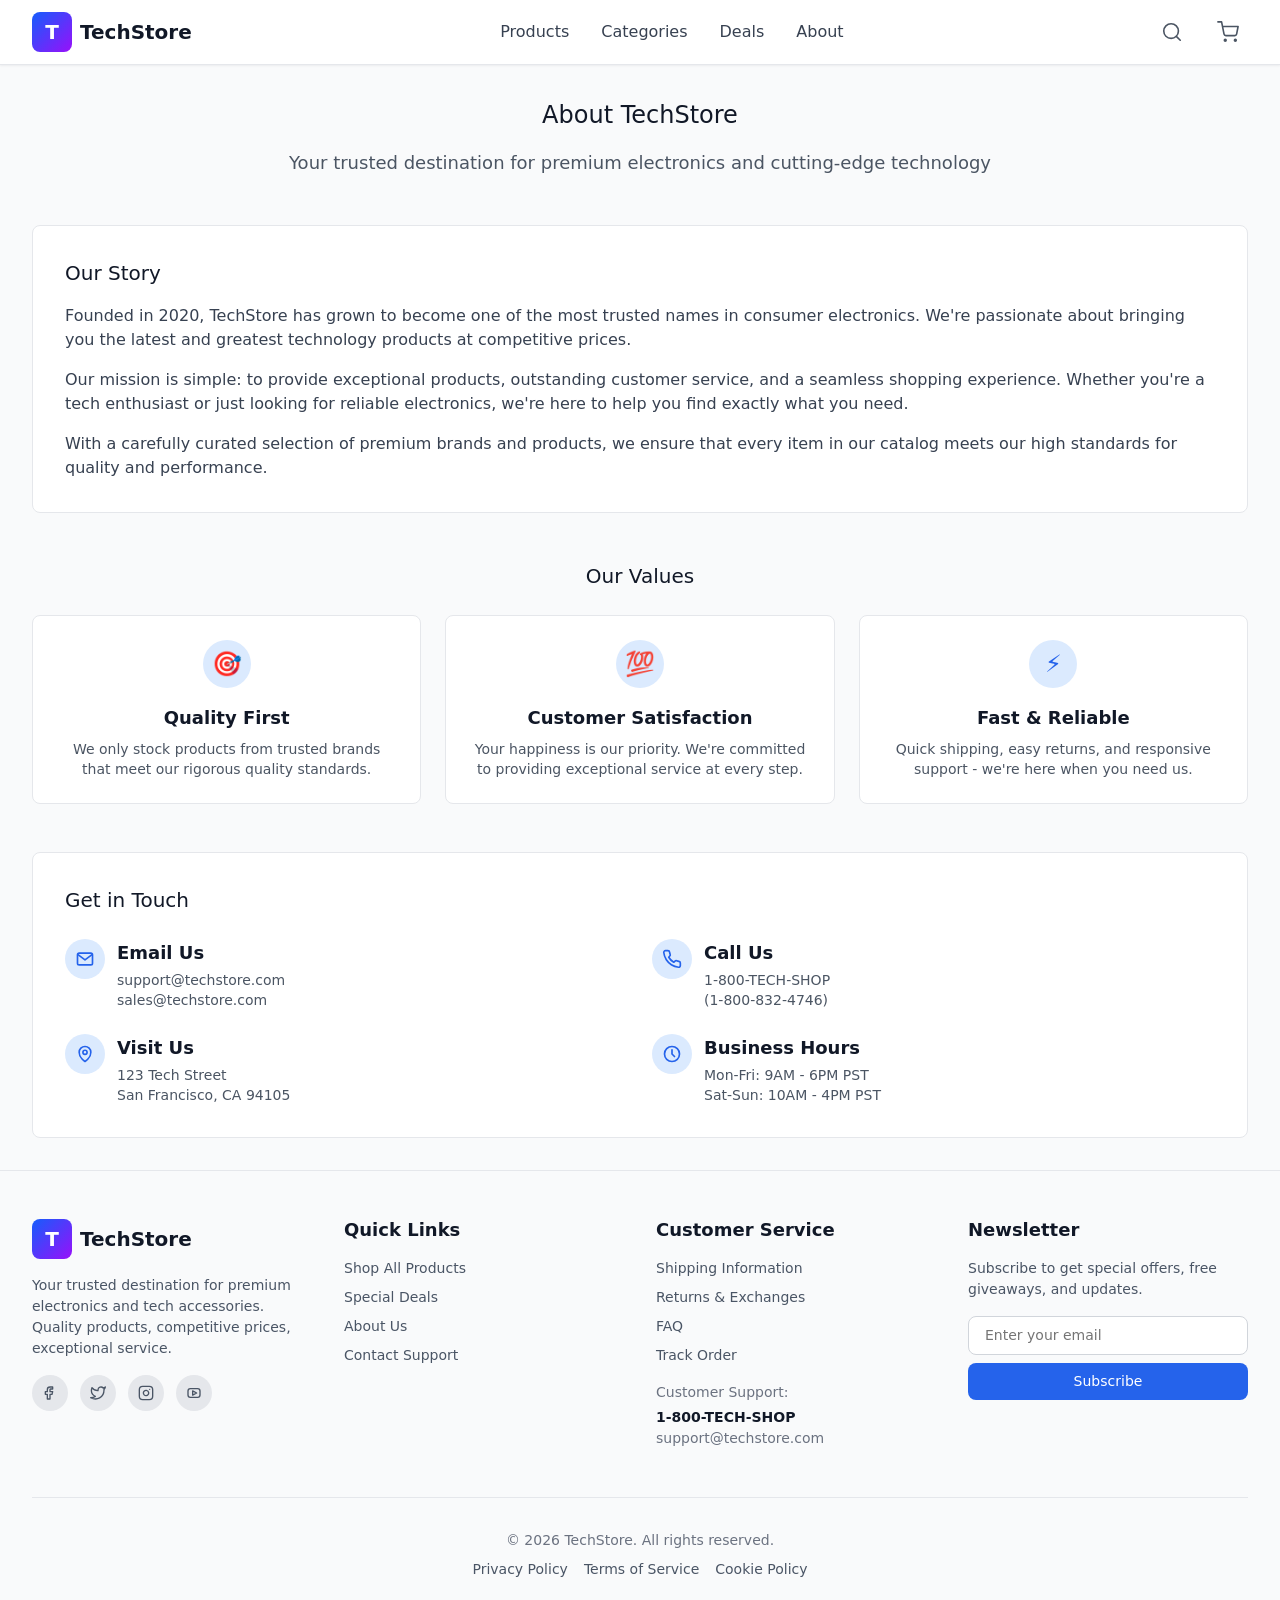
==== about.html @ d2c7b59a "Create about us page" ====
<!DOCTYPE html>
<html lang="en">
<head>
    <meta charset="UTF-8">
    <meta name="viewport" content="width=device-width, initial-scale=1.0">
    <title>TechStore &mdash; Premium Electronics</title>
    <link rel="stylesheet" href="css/global.css">
    <link rel="stylesheet" href="css/header.css">
    <link rel="stylesheet" href="css/footer.css">
    <link rel="stylesheet" href="css/components.css">
    <link rel="stylesheet" href="css/about.css">
</head>
<body>
    <header class="header">
        <div class="container">
            <a href="index.html" class="logo">
                <span class="logo-icon">T</span>
                <span class="logo-wordmark">TechStore</span>
            </a>
            <nav class="nav" aria-label="Main">
                <a href="index.html" class="nav__link">Products</a>
                <a href="categories.html" class="nav__link">Categories</a>
                <a href="deals.html" class="nav__link">Deals</a>
                <a href="about.html" class="nav__link" aria-current="page">About</a>
            </nav>
            <div class="header-icons">
                <button type="button" class="icon-btn" aria-label="Search">
                    <svg class="icon-btn__svg" width="22" height="22" viewBox="0 0 24 24" fill="none" stroke="currentColor" stroke-width="1.75" stroke-linecap="round" stroke-linejoin="round" aria-hidden="true"><circle cx="11" cy="11" r="8"/><path d="m21 21-4.3-4.3"/></svg>
                </button>
                <a href="cart.html" class="icon-btn cart-link" aria-label="Cart">
                    <svg class="icon-btn__svg" width="22" height="22" viewBox="0 0 24 24" fill="none" stroke="currentColor" stroke-width="1.75" stroke-linecap="round" stroke-linejoin="round" aria-hidden="true"><circle cx="9" cy="21" r="1"/><circle cx="20" cy="21" r="1"/><path d="M1 1h4l2.68 13.39a2 2 0 0 0 2 1.61h9.72a2 2 0 0 0 2-1.61L23 6H6"/></svg>
                    <span class="cart-badge" hidden></span>
                </a>
                <button type="button" class="icon-btn menu-btn" aria-label="Menu">
                    <svg class="icon-btn__svg" width="22" height="22" viewBox="0 0 24 24" fill="none" stroke="currentColor" stroke-width="1.75" stroke-linecap="round" stroke-linejoin="round" aria-hidden="true"><line x1="4" y1="6" x2="20" y2="6"/><line x1="4" y1="12" x2="20" y2="12"/><line x1="4" y1="18" x2="20" y2="18"/></svg>
                </button>
            </div>
        </div>
    </header>

    <main class="about-page">
        <div class="container">
            <div class="about-hero">
                <h1>About TechStore</h1>
                <p>Your trusted destination for premium electronics and cutting-edge technology</p>
            </div>

            <div class="about-panel about-story">
                <h2>Our Story</h2>
                <div class="about-story__body">
                    <p>Founded in 2020, TechStore has grown to become one of the most trusted names in consumer electronics. We&#39;re passionate about bringing you the latest and greatest technology products at competitive prices.</p>
                    <p>Our mission is simple: to provide exceptional products, outstanding customer service, and a seamless shopping experience. Whether you&#39;re a tech enthusiast or just looking for reliable electronics, we&#39;re here to help you find exactly what you need.</p>
                    <p>With a carefully curated selection of premium brands and products, we ensure that every item in our catalog meets our high standards for quality and performance.</p>
                </div>
            </div>

            <div class="about-values">
                <h2>Our Values</h2>
                <div class="about-values__grid">
                    <div class="about-value-card">
                        <div class="about-value-card__icon-wrap" aria-hidden="true">
                            <div class="about-value-card__icon">&#127919;</div>
                        </div>
                        <h3>Quality First</h3>
                        <p>We only stock products from trusted brands that meet our rigorous quality standards.</p>
                    </div>

                    <div class="about-value-card">
                        <div class="about-value-card__icon-wrap" aria-hidden="true">
                            <div class="about-value-card__icon">&#128175;</div>
                        </div>
                        <h3>Customer Satisfaction</h3>
                        <p>Your happiness is our priority. We're committed to providing exceptional service at every step.</p>
                    </div>

                    <div class="about-value-card">
                        <div class="about-value-card__icon-wrap" aria-hidden="true">
                            <div class="about-value-card__icon">&#9889;</div>
                        </div>
                        <h3>Fast & Reliable</h3>
                        <p>Quick shipping, easy returns, and responsive support - we're here when you need us.</p>
                    </div>
                </div>
            </div>

            <div class="about-panel about-contact">
                <h2>Get in Touch</h2>
                <div class="about-contact__grid">
                    <div class="about-contact__item">
                        <div class="about-contact__icon" aria-hidden="true">
                            <svg viewBox="0 0 24 24" fill="none" stroke="currentColor" stroke-width="2" stroke-linecap="round" stroke-linejoin="round">
                                <rect x="3" y="5" width="18" height="14" rx="2"></rect>
                                <path d="m4 7 8 6 8-6"></path>
                            </svg>
                        </div>
                        <div class="about-contact__content">
                            <h3>Email Us</h3>
                            <p>support@techstore.com</p>
                            <p>sales@techstore.com</p>
                        </div>
                    </div>

                    <div class="about-contact__item">
                        <div class="about-contact__icon" aria-hidden="true">
                            <svg viewBox="0 0 24 24" fill="none" stroke="currentColor" stroke-width="2" stroke-linecap="round" stroke-linejoin="round">
                                <path d="M22 16.92v3a2 2 0 0 1-2.18 2 19.8 19.8 0 0 1-8.63-3.07 19.5 19.5 0 0 1-6-6A19.8 19.8 0 0 1 2.12 4.18 2 2 0 0 1 4.11 2h3a2 2 0 0 1 2 1.72c.12.89.35 1.76.68 2.59a2 2 0 0 1-.45 2.11L8.09 9.91a16 16 0 0 0 6 6l1.49-1.25a2 2 0 0 1 2.11-.45c.83.33 1.7.56 2.59.68A2 2 0 0 1 22 16.92z"></path>
                            </svg>
                        </div>
                        <div class="about-contact__content">
                            <h3>Call Us</h3>
                            <p>1-800-TECH-SHOP</p>
                            <p>(1-800-832-4746)</p>
                        </div>
                    </div>

                    <div class="about-contact__item">
                        <div class="about-contact__icon" aria-hidden="true">
                            <svg viewBox="0 0 24 24" fill="none" stroke="currentColor" stroke-width="2" stroke-linecap="round" stroke-linejoin="round">
                                <path d="M12 21s-7-4.35-7-11a7 7 0 1 1 14 0c0 6.65-7 11-7 11z"></path>
                                <circle cx="12" cy="10" r="2.5"></circle>
                            </svg>
                        </div>
                        <div class="about-contact__content">
                            <h3>Visit Us</h3>
                            <p>123 Tech Street</p>
                            <p>San Francisco, CA 94105</p>
                        </div>
                    </div>

                    <div class="about-contact__item">
                        <div class="about-contact__icon" aria-hidden="true">
                            <svg viewBox="0 0 24 24" fill="none" stroke="currentColor" stroke-width="2" stroke-linecap="round" stroke-linejoin="round">
                                <circle cx="12" cy="12" r="9"></circle>
                                <path d="M12 7v5l3 3"></path>
                            </svg>
                        </div>
                        <div class="about-contact__content">
                            <h3>Business Hours</h3>
                            <p>Mon-Fri: 9AM - 6PM PST</p>
                            <p>Sat-Sun: 10AM - 4PM PST</p>
                        </div>
                    </div>
                </div>
            </div>
        </div>
    </main>

    <footer class="footer">
        <div>
            <div class="footer-grid">
                <div class="footer-brand">
                    <div class="footer-logo">
                        <div class="logo-icon">T</div>
                        <span class="logo-text">TechStore</span>
                    </div>
                    <p>Your trusted destination for premium electronics and tech accessories. Quality products, competitive prices, exceptional service.</p>
                    <div class="footer-social">
                        <a href="#" class="footer-social__link" aria-label="Facebook">
                            <svg class="footer-social__icon" viewBox="0 0 24 24" fill="none" stroke="currentColor" stroke-width="2" stroke-linecap="round" stroke-linejoin="round" aria-hidden="true"><path d="M15 3h-3a4 4 0 0 0-4 4v3H5v4h3v7h4v-7h3l1-4h-4V7a1 1 0 0 1 1-1h3V3z"/></svg>
                        </a>
                        <a href="#" class="footer-social__link" aria-label="Twitter">
                            <svg class="footer-social__icon" viewBox="0 0 24 24" fill="none" stroke="currentColor" stroke-width="2" stroke-linecap="round" stroke-linejoin="round" aria-hidden="true"><path d="M23 3a10.9 10.9 0 0 1-3.14 1.53A4.48 4.48 0 0 0 12 7.5v1A10.66 10.66 0 0 1 3 4s-4 9 5 13a11.64 11.64 0 0 1-7 2c9 5 20 0 20-11.5a4.5 4.5 0 0 0-.08-.83A7.72 7.72 0 0 0 23 3z"/></svg>
                        </a>
                        <a href="#" class="footer-social__link" aria-label="Instagram">
                            <svg class="footer-social__icon" viewBox="0 0 24 24" fill="none" stroke="currentColor" stroke-width="2" stroke-linecap="round" stroke-linejoin="round" aria-hidden="true"><rect x="2" y="2" width="20" height="20" rx="5" ry="5"/><path d="M16 11.37a4 4 0 1 1-3.37-3.37 4 4 0 0 1 3.37 3.37z"/><line x1="17.5" y1="6.5" x2="17.5" y2="6.5"/></svg>
                        </a>
                        <a href="#" class="footer-social__link" aria-label="YouTube">
                            <svg class="footer-social__icon" viewBox="0 0 24 24" fill="none" stroke="currentColor" stroke-width="2" stroke-linecap="round" stroke-linejoin="round" aria-hidden="true"><rect x="3" y="5.5" width="18" height="13" rx="3.5" ry="3.5"/><polygon points="10 8.8 16 12 10 15.2 10 8.8"/></svg>
                        </a>
                    </div>
                </div>

                <div class="footer-links">
                    <h3>Quick Links</h3>
                    <ul>
                        <li><a href="index.html">Shop All Products</a></li>
                        <li><a href="deals.html">Special Deals</a></li>
                        <li><a href="about.html">About Us</a></li>
                        <li><a href="#">Contact Support</a></li>
                    </ul>
                </div>

                <div class="footer-service">
                    <h3>Customer Service</h3>
                    <ul>
                        <li><a href="#">Shipping Information</a></li>
                        <li><a href="#">Returns &amp; Exchanges</a></li>
                        <li><a href="#">FAQ</a></li>
                        <li><a href="#">Track Order</a></li>
                    </ul>
                    <div class="footer-service__support">
                        <p>Customer Support:</p>
                        <p><strong style = "font-weight: 600;">1-800-TECH-SHOP</strong></p>
                        <p>support@techstore.com</p>
                    </div>
                </div>

                <div class="footer-newsletter">
                    <h3>Newsletter</h3>
                    <p>Subscribe to get special offers, free giveaways, and updates.</p>
                    <form class="footer-newsletter__form">
                        <input type="email" name="email" placeholder="Enter your email" required>
                        <button type="submit">Subscribe</button>
                    </form>
                </div>
            </div>

            <div class="footer-bottom">
                <p>&copy; 2026 TechStore. All rights reserved.</p>
                <ul>
                    <li><a href="#">Privacy Policy</a></li>
                    <li><a href="#">Terms of Service</a></li>
                    <li><a href="#">Cookie Policy</a></li>
                </ul>
            </div>
        </div>
    </footer>

    <script src="js/cart.js"></script>
</body>
</html>
---- css/global.css ----
:root {
    --color-text: #111827;
    --color-muted: #4b5563;
    --color-soft: #6b7280;
    --color-border: #e5e7eb;
    --color-border-strong: #d1d5db;
    --color-bg: #f9fafb;
    --color-white: #ffffff;
    --color-blue: #2563eb;
    --color-blue-dark: #1d4ed8;
    --color-blue-soft: #eff6ff;
    --color-success: #16a34a;
    --shadow-sm: 0 1px 2px rgba(17, 24, 39, 0.06);
    --shadow-lg: 0 10px 15px -3px rgba(17, 24, 39, 0.1), 0 4px 6px -4px rgba(17, 24, 39, 0.1);
}

* {
    margin: 0;
    padding: 0;
    box-sizing: border-box;
}

html {
    scroll-behavior: smooth;
}

body {
    min-height: 100vh;
    font-family: ui-sans-serif, system-ui, -apple-system, BlinkMacSystemFont, "Segoe UI", sans-serif;
    font-size: 16px;
    line-height: 1.5;
    color: var(--color-text);
    background: var(--color-bg);
}

img,
svg {
    display: block;
    max-width: 100%;
}

a {
    color: inherit;
    text-decoration: none;
}

button,
input,
select {
    font: inherit;
}

h1,
h2,
h3 {
    color: var(--color-text);
    line-height: 1.25;
}

h1 {
    font-size: 2rem;
    font-weight: 700;
}

h2 {
    font-size: 1.5rem;
    font-weight: 700;
}

h3 {
    font-size: 1rem;
    font-weight: 600;
}

.container {
    width: 100%;
    max-width: 1536px;
    margin: 0 auto;
    padding: 0 16px;
}

@media (min-width: 1024px) {
    .container {
        padding: 0 32px;
    }
}
---- css/header.css ----
.header {
    background-color: #fff;
    position: sticky;
    top: 0;
    z-index: 50;
    border-bottom: 1px solid #e5e7eb;
    box-shadow: 0 1px 2px rgba(17, 24, 39, 0.06);
}

.header .container {
    display: flex;
    align-items: center;
    justify-content: space-between;
    min-height: 64px;
}

.logo {
    display: flex;
    align-items: center;
    gap: 8px;
    font-weight: 700;
    color: #111827;
    flex-shrink: 0;
    text-decoration: none;
}

.logo-wordmark {
    font-size: 20px;
    line-height: 1;
}

.logo-icon {
    background-image: linear-gradient(to right bottom, #155DFC 0%, #9810FA 100%);
    color: white;
    width: 40px;
    height: 40px;
    border-radius: 8px;
    display: flex;
    align-items: center;
    font-weight: 700;
    justify-content: center;
    font-size: 20px;
}

.nav {
    display: flex;
    align-items: center;
    justify-content: center;
    flex-wrap: wrap;
    gap: 32px;
}

.nav__link {
    color: #374151;
    font-size: 16px;
    font-weight: 400;
    transition: color 0.2s ease-in-out;
    text-decoration: none;
    white-space: nowrap;
}

.nav__link:hover { color: #2563eb; }

.header-icons {
    display: flex;
    align-items: center;
    justify-content: flex-end;
    gap: 16px;
    flex-shrink: 0;
}

.icon-btn {
    display: flex;
    align-items: center;
    justify-content: center;
    background: none;
    border: none;
    width: 40px;
    height: 40px;
    padding: 8px;
    cursor: pointer;
    position: relative;
    color: #4b5563;
    border-radius: 50%;
    transition: color 0.2s, background 0.2s;
}

.icon-btn:hover {
    color: #374151;
    background: #f3f4f6;
}

.icon-btn__svg { 
    display: block; 
    flex-shrink: 0; 
}

.cart-badge {
    position: absolute;
    top: -2px;
    right: -2px;
    min-width: 18px;
    height: 18px;
    padding: 0 4px;
    background: #2563eb;
    color: white;
    font-size: 10px;
    font-weight: 600;
    line-height: 18px;
    text-align: center;
    border-radius: 9px;
    border: 2px solid #fff;
    box-sizing: border-box;
}

.menu-btn {
    display: none;
}

@media (max-width: 767px) {
    .logo-wordmark {
        display: none;
    }

    .nav {
        display: none;
    }

    .menu-btn {
        display: inline-flex;
    }
}
---- css/footer.css ----
.footer {
    border-top: 1px solid #e5e7eb;
    background: #f9fafb;
    padding: 48px 0 0;
}

.footer > div {
    max-width: 1536px;
    margin: 0 auto;
    padding: 0 16px 48px;
}

.footer-grid {
    display: grid;
    gap: 32px;
}

.footer-logo {
    display: flex;
    align-items: center;
    gap: 8px;
    margin-bottom: 16px;
}

.logo-text {
    font-size: 20px;
    font-weight: 700;
}

.footer-brand p {
    margin-bottom: 16px;
    color: #4A5565;
    font-size: 14px;
}

.footer-social {
    display: flex;
    gap: 12px;
}

.footer-social__link {
    display: flex;
    width: 36px;
    height: 36px;
    align-items: center;
    justify-content: center;
    border-radius: 999px;
    background: #e5e7eb;
    color: #374151;
    transition: background-color 0.2s ease, color 0.2s ease;
}

.footer-social__link:hover {
    background: #2563eb;
    color: #fff;
}

.footer-social__icon {
    width: 16px;
    height: 16px;
}

.footer h3 {
    margin-bottom: 16px;
    font-size: 18px;
    font-weight: 600;
}

.footer ul {
    list-style: none;
}

.footer-links ul,
.footer-service ul {
    display: grid;
    gap: 8px;
    font-size: 14px;
}

.footer a {
    color: #4A5565;
    transition: color 0.2s ease;
}

.footer a:hover {
    color: #2563eb;
}

.footer-service__support {
    margin-top: 16px;
    font-size: 14px;
}

.footer-service__support p:first-child {
    margin-bottom: 4px;
    color: #6b7280;
}

.footer-service__support p:last-child {
    color: #6b7280;
}

.footer-newsletter p {
    margin-bottom: 16px;
    color: #4A5565;
    font-size: 14px;
}

.footer-newsletter__form {
    display: grid;
    gap: 8px;
}

.footer-newsletter input[type="email"] {
    width: 100%;
    padding: 8px 16px;
    border: 1px solid #d1d5db;
    border-radius: 8px;
    background: #fff;
    font-size: 14px;
}

.footer-newsletter input[type="email"]:focus {
    border-color: #2563eb;
    outline: none;
    box-shadow: 0 0 0 2px rgba(37, 99, 235, 0.2);
}

.footer-newsletter button {
    width: 100%;
    padding: 8px 16px;
    border: none;
    border-radius: 8px;
    background: #2563eb;
    color: #fff;
    font-size: 14px;
    cursor: pointer;
    transition: background-color 0.2s ease;
}

.footer-newsletter button:hover {
    background: #1d4ed8;
}

.footer-bottom {
    margin-top: 48px;
    padding-top: 32px;
    border-top: 1px solid #e5e7eb;
    color: #6b7280;
    font-size: 14px;
    text-align: center;
}

.footer-bottom ul {
    display: flex;
    justify-content: center;
    gap: 16px;
    flex-wrap: wrap;
    margin-top: 8px;
}

@media (min-width: 768px) {
    .footer-grid {
        grid-template-columns: repeat(2, minmax(0, 1fr));
    }
}

@media (min-width: 1024px) {
    .footer > div {
        padding: 0 32px 48px;
    }

    .footer-grid {
        grid-template-columns: repeat(4, minmax(0, 1fr));
    }
}
---- css/components.css ----
.btn {
    display: inline-block;
    padding: 12px 24px;
    background: #2563eb;
    color: #fff;
    border-radius: 8px;
    font-weight: 600;
    transition: background 0.2s;
    cursor: pointer;
    border: none;
}
.btn:hover { background: #1d4ed8; }

.stars-inline {
    display: inline-flex;
    align-items: center;
    gap: 2px;
    line-height: 1;
}

.star {
    display: inline-flex;
    width: 18px;
    height: 18px;
    align-items: center;
    justify-content: center;
    line-height: 1;
}

.star__icon {
    width: 100%;
    height: 100%;
    overflow: hidden;
    vertical-align: middle;
}

.star__icon path {
    fill: currentColor;
}

.star.full, .star--full { color: #FDC700; }
.star.empty, .star--empty { color: #e5e7eb; }
.star--half {
    position: relative;
}

.star__half-bg {
    position: absolute;
    left: 0;
    top: 0;
    width: 100%;
    height: 100%;
    color: #d1d5db;
    line-height: 1;
}

.star__half-fg {
    position: absolute;
    left: 0;
    top: 0;
    width: 50%;
    height: 100%;
    overflow: hidden;
    color: #FDC700;
    line-height: 1;
}

.rating-num {
    font-size: 14px;
    color: #6b7280;
    margin-left: 8px;
}
---- css/about.css ----
.about-page {
    padding: 32px 0;
    background: #f9fafb;
}

.about-page h1,
.about-page h2,
.about-page h3 {
    font-weight: 500;
}

.about-page h1 {
    font-size: 24px;
    line-height: 1.5;
}

.about-page h2 {
    font-size: 20px;
    line-height: 1.5;
}

.about-page h3 {
    font-size: 18px;
    line-height: 1.5;
}

.about-hero {
    margin-bottom: 48px;
    text-align: center;
}

.about-hero h1 {
    margin-bottom: 16px;
}

.about-hero p {
    max-width: 768px;
    margin: 0 auto;
    color: #4b5563;
    font-size: 18px;
    line-height: 1.56;
}

.about-panel {
    padding: 32px;
    border: 1px solid #e5e7eb;
    border-radius: 8px;
    background: #ffffff;
}

.about-story {
    margin-bottom: 48px;
}

.about-story h2 {
    margin-bottom: 16px;
}

.about-story__body {
    color: #374151;
}

.about-story__body p + p {
    margin-top: 16px;
}

.about-values {
    margin-bottom: 48px;
}

.about-values h2 {
    margin-bottom: 24px;
    text-align: center;
}

.about-values__grid {
    display: grid;
    gap: 24px;
}

.about-value-card {
    padding: 24px;
    border: 1px solid #e5e7eb;
    border-radius: 8px;
    background: #ffffff;
    text-align: center;
}

.about-value-card__icon-wrap {
    display: flex;
    justify-content: center;
    margin-bottom: 16px;
}

.about-value-card__icon {
    display: flex;
    align-items: center;
    justify-content: center;
    width: 48px;
    height: 48px;
    border-radius: 999px;
    background: #dbeafe;
    color: #2563eb;
    font-size: 24px;
    line-height: 1;
}

.about-value-card h3 {
    margin-bottom: 8px;
    font-weight: 600;
}

.about-value-card p {
    color: #4b5563;
    font-size: 14px;
    line-height: 1.43;
}

.about-contact h2 {
    margin-bottom: 24px;
}

.about-contact__grid {
    display: grid;
    gap: 24px;
}

.about-contact__item {
    display: flex;
    align-items: flex-start;
    gap: 12px;
}

.about-contact__icon {
    display: flex;
    align-items: center;
    justify-content: center;
    flex-shrink: 0;
    width: 40px;
    height: 40px;
    border-radius: 999px;
    background: #dbeafe;
    color: #2563eb;
}

.about-contact__icon svg {
    width: 20px;
    height: 20px;
}

.about-contact__content h3 {
    margin-bottom: 4px;
    font-weight: 600;
}

.about-contact__content p {
    color: #4b5563;
    font-size: 14px;
    line-height: 1.43;
}

@media (min-width: 768px) {
    .about-values__grid {
        grid-template-columns: repeat(3, minmax(0, 1fr));
    }

    .about-contact__grid {
        grid-template-columns: repeat(2, minmax(0, 1fr));
    }
}
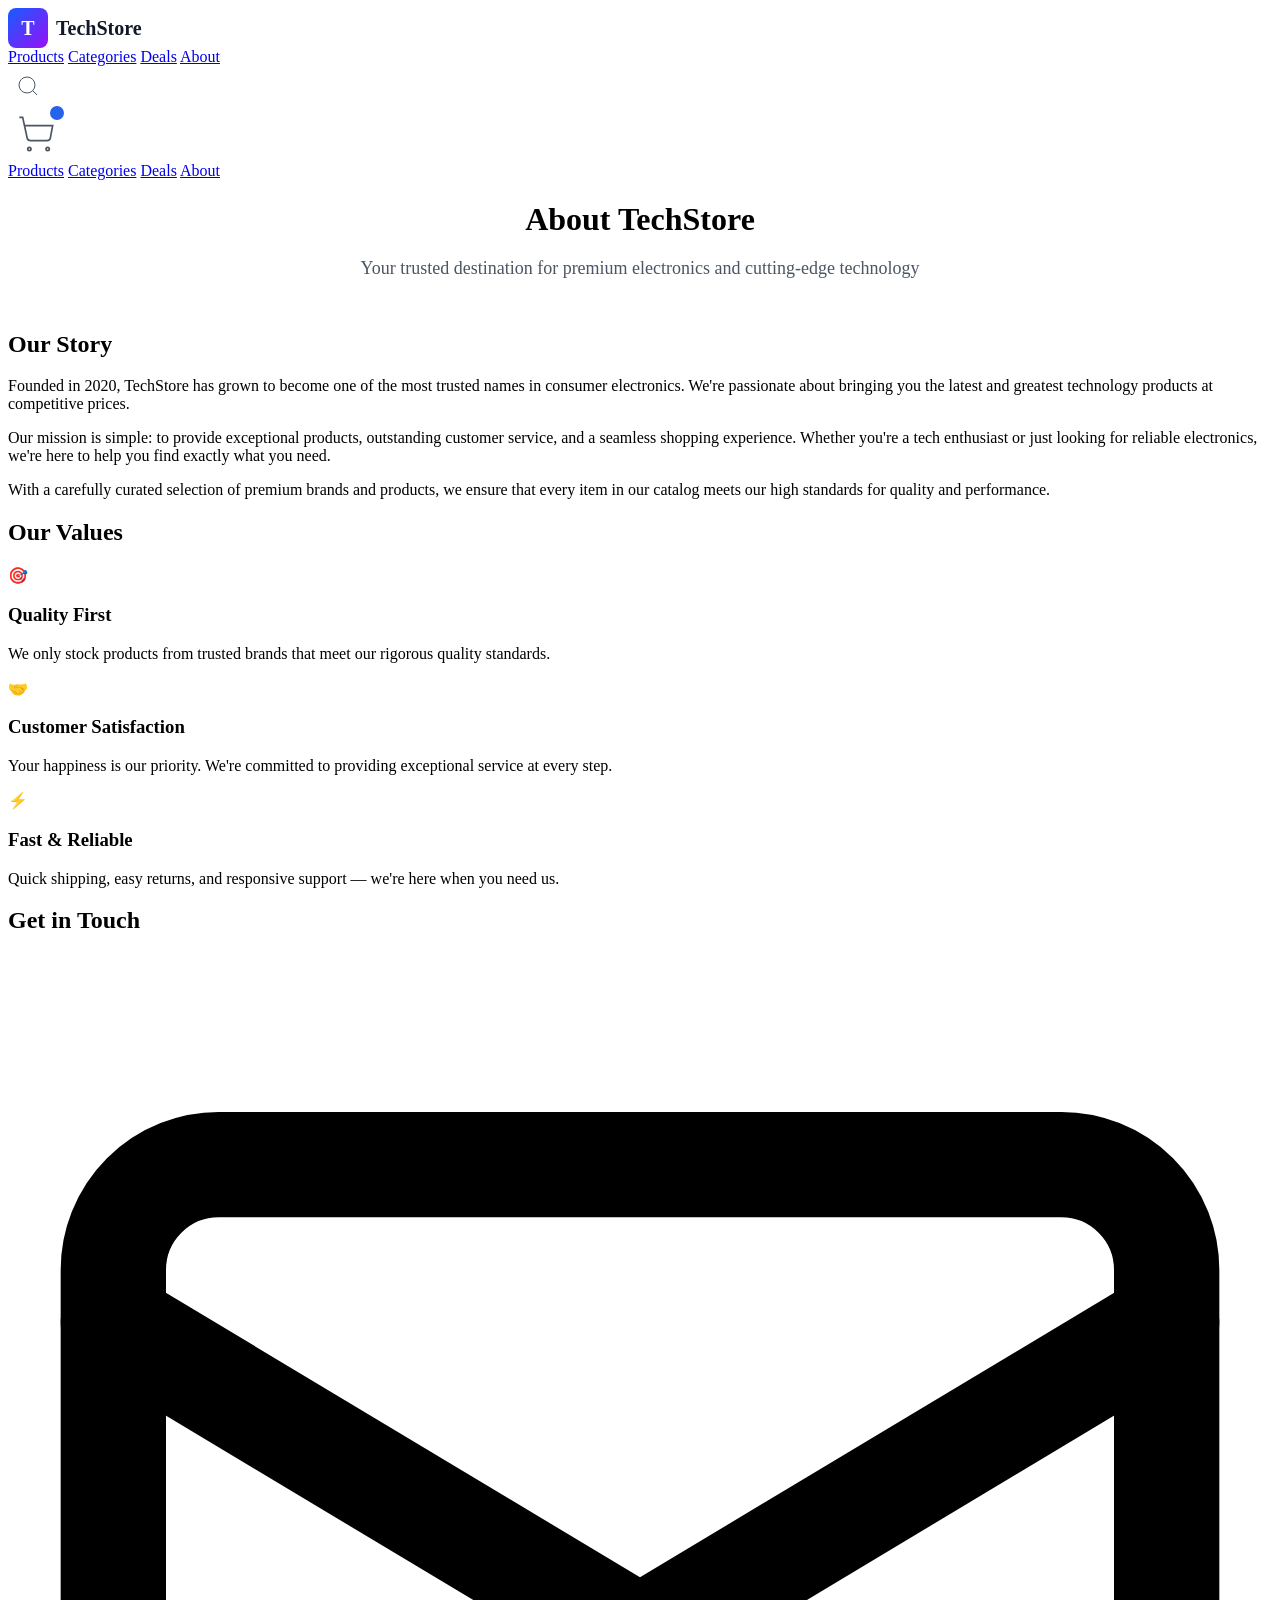
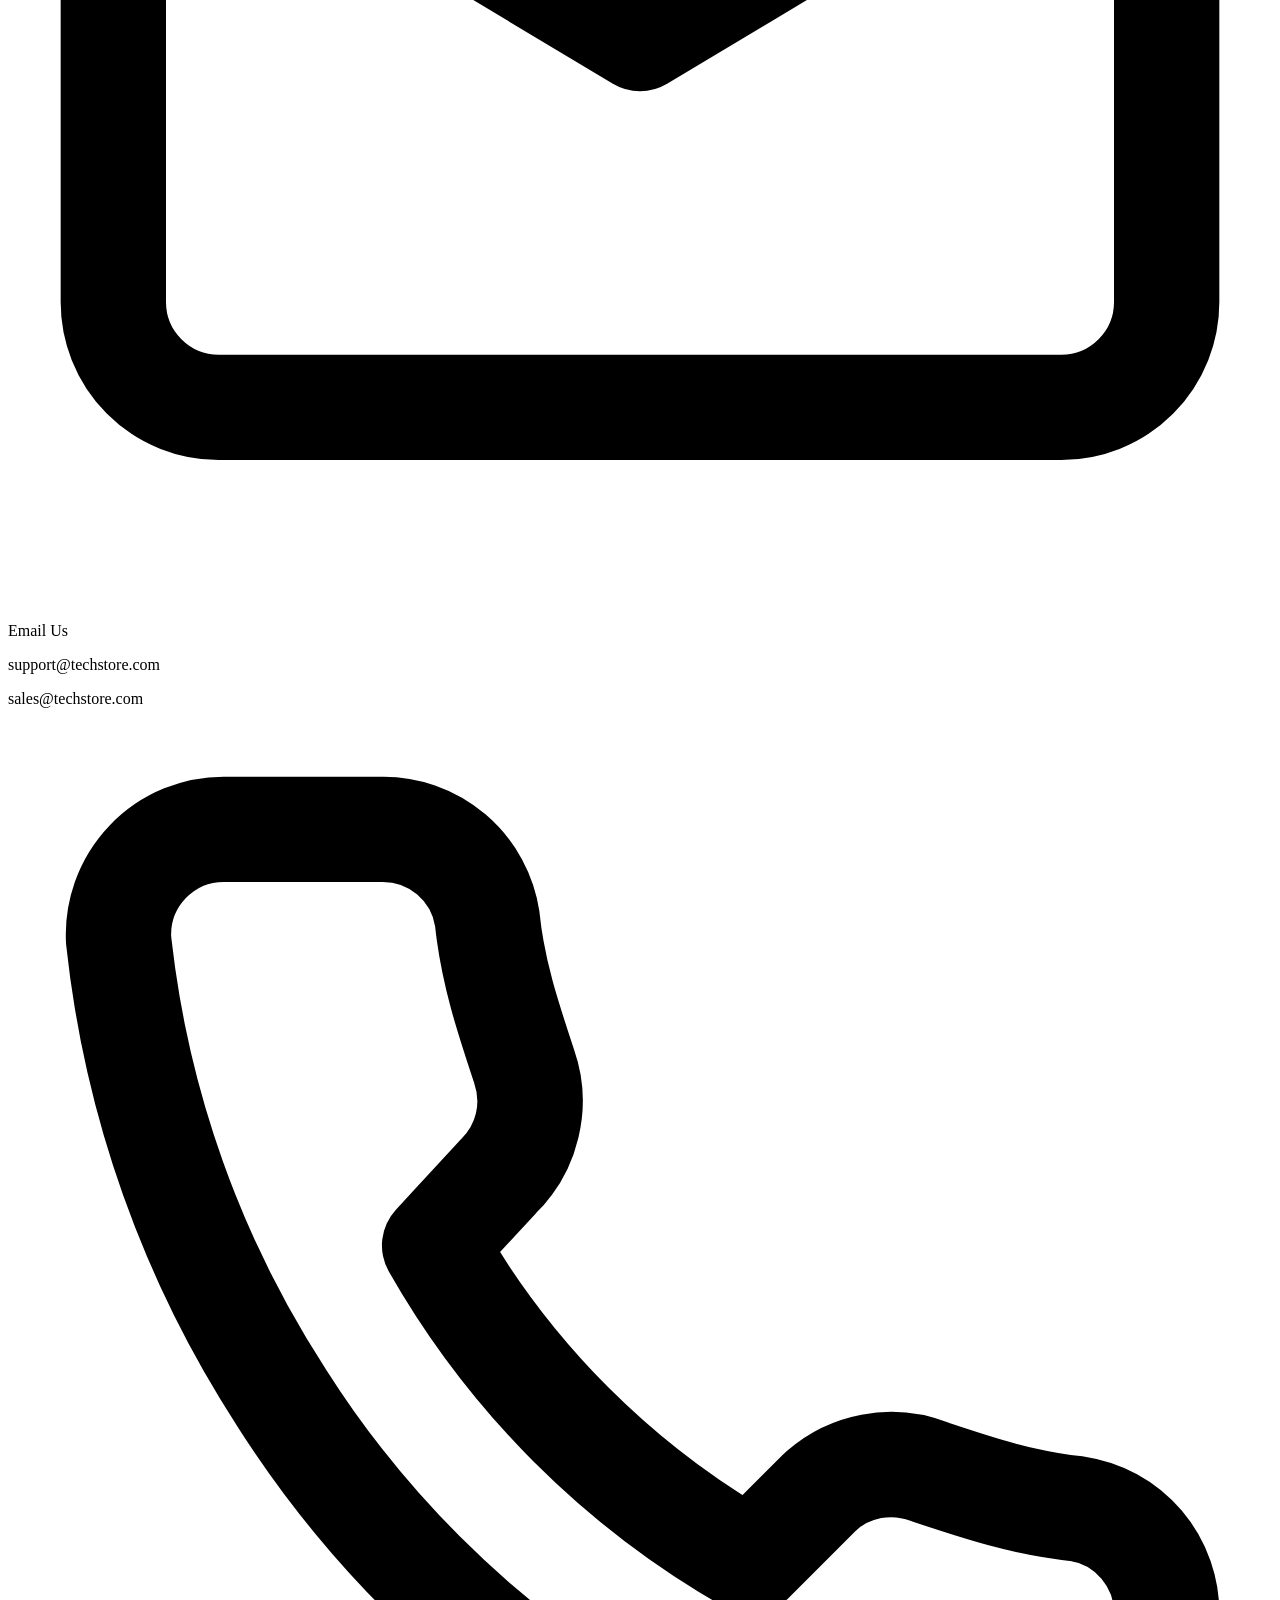
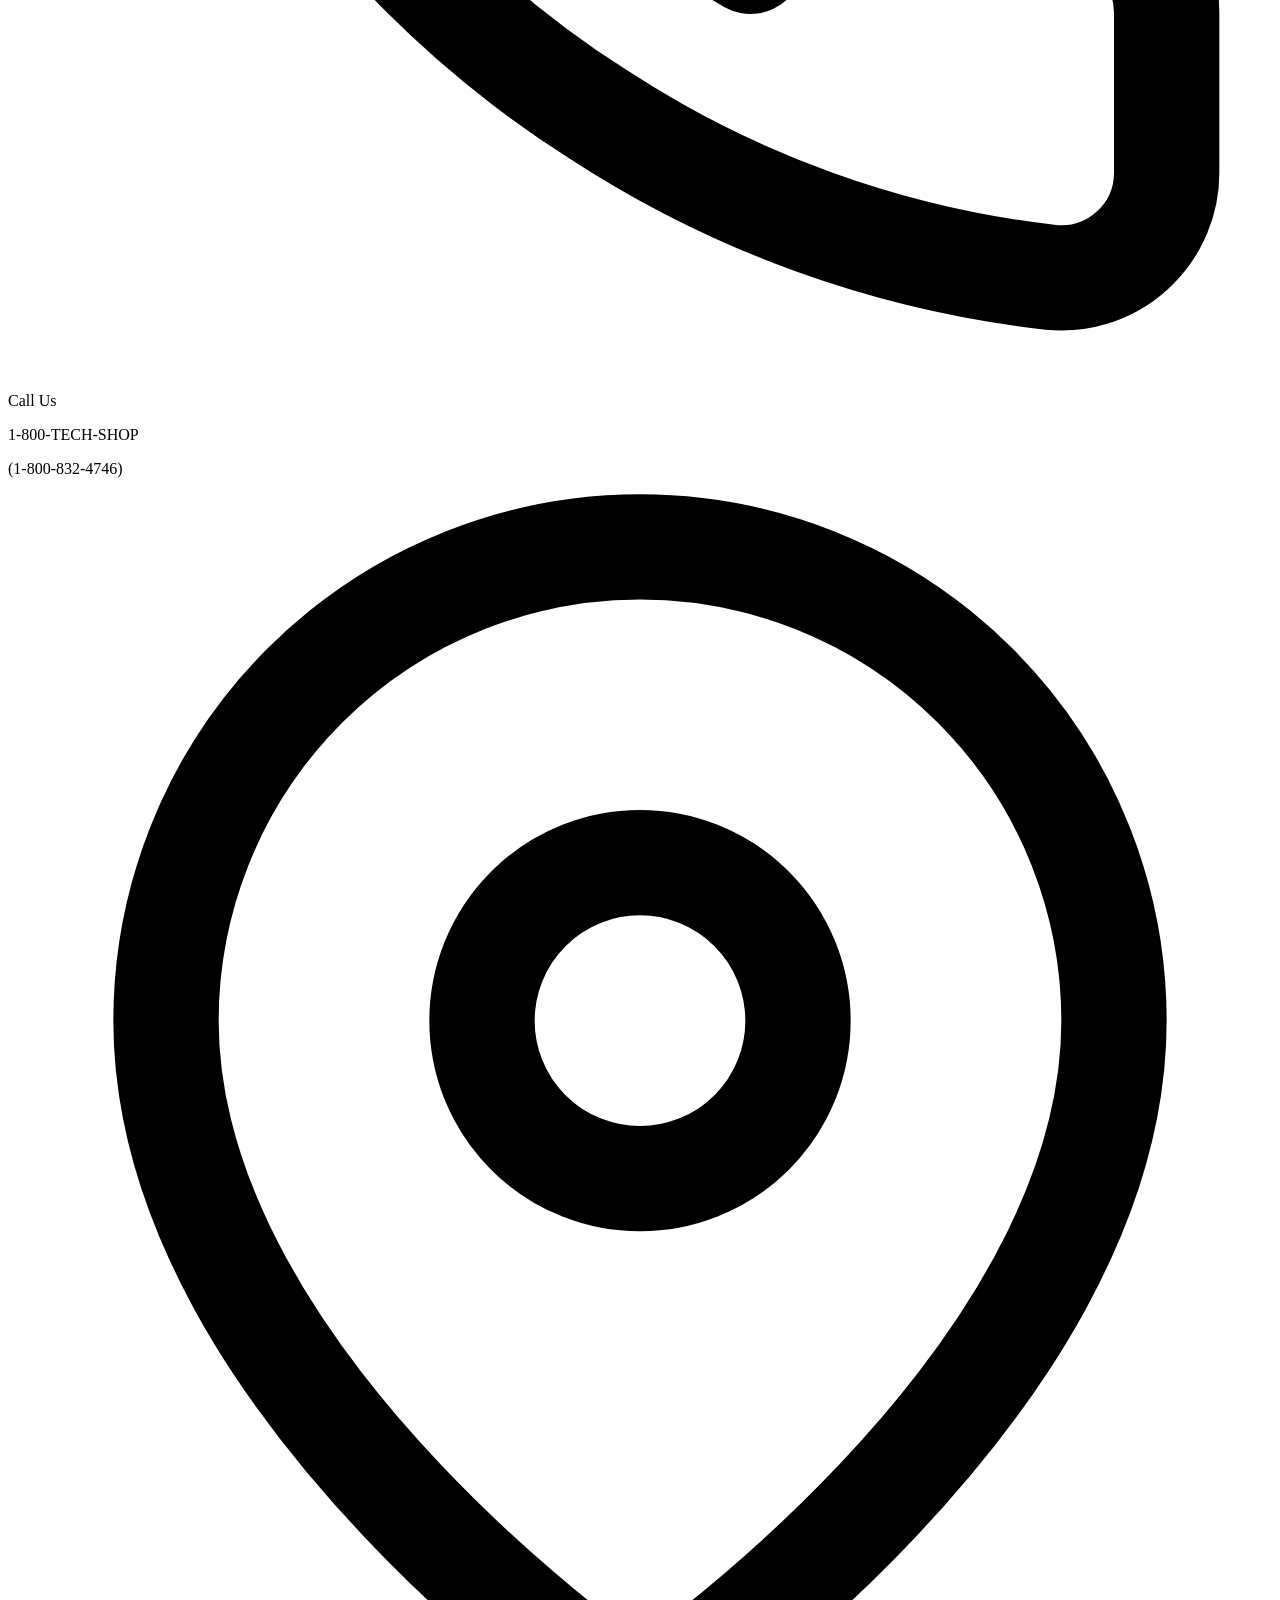
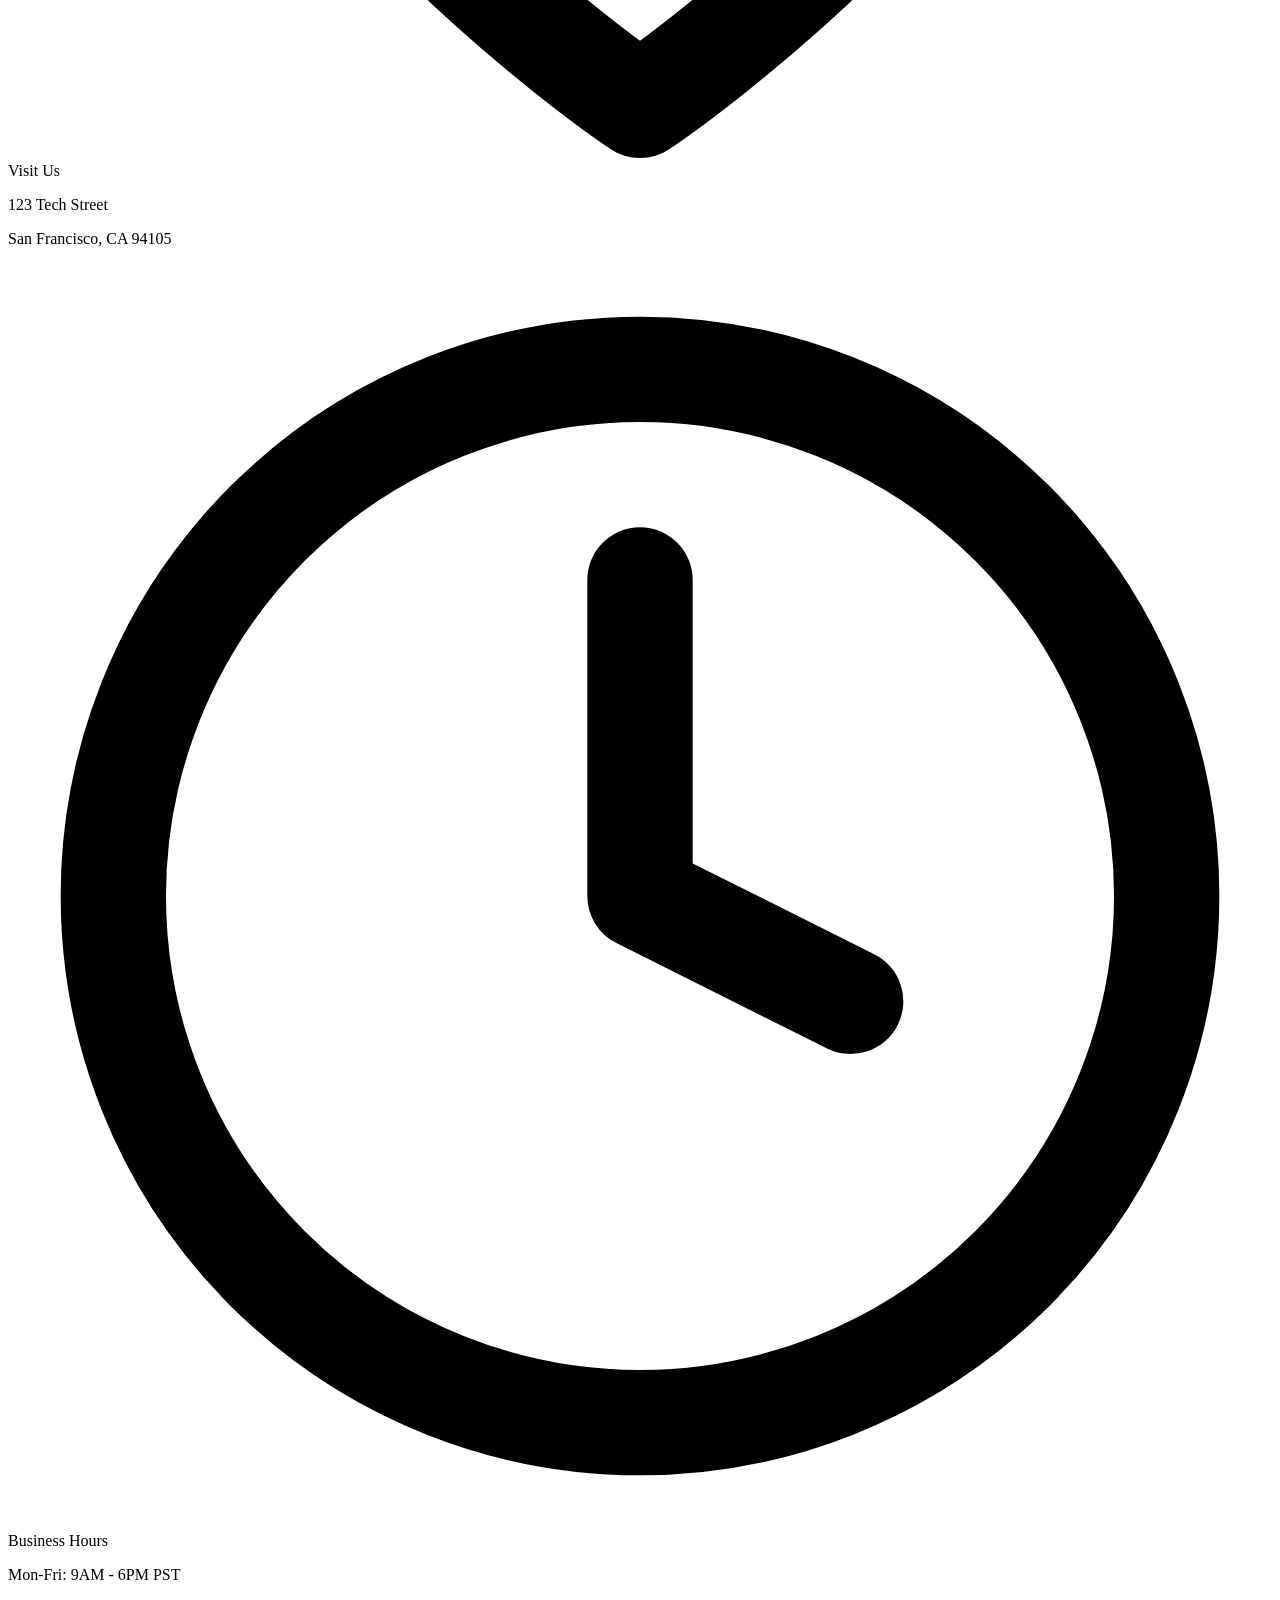
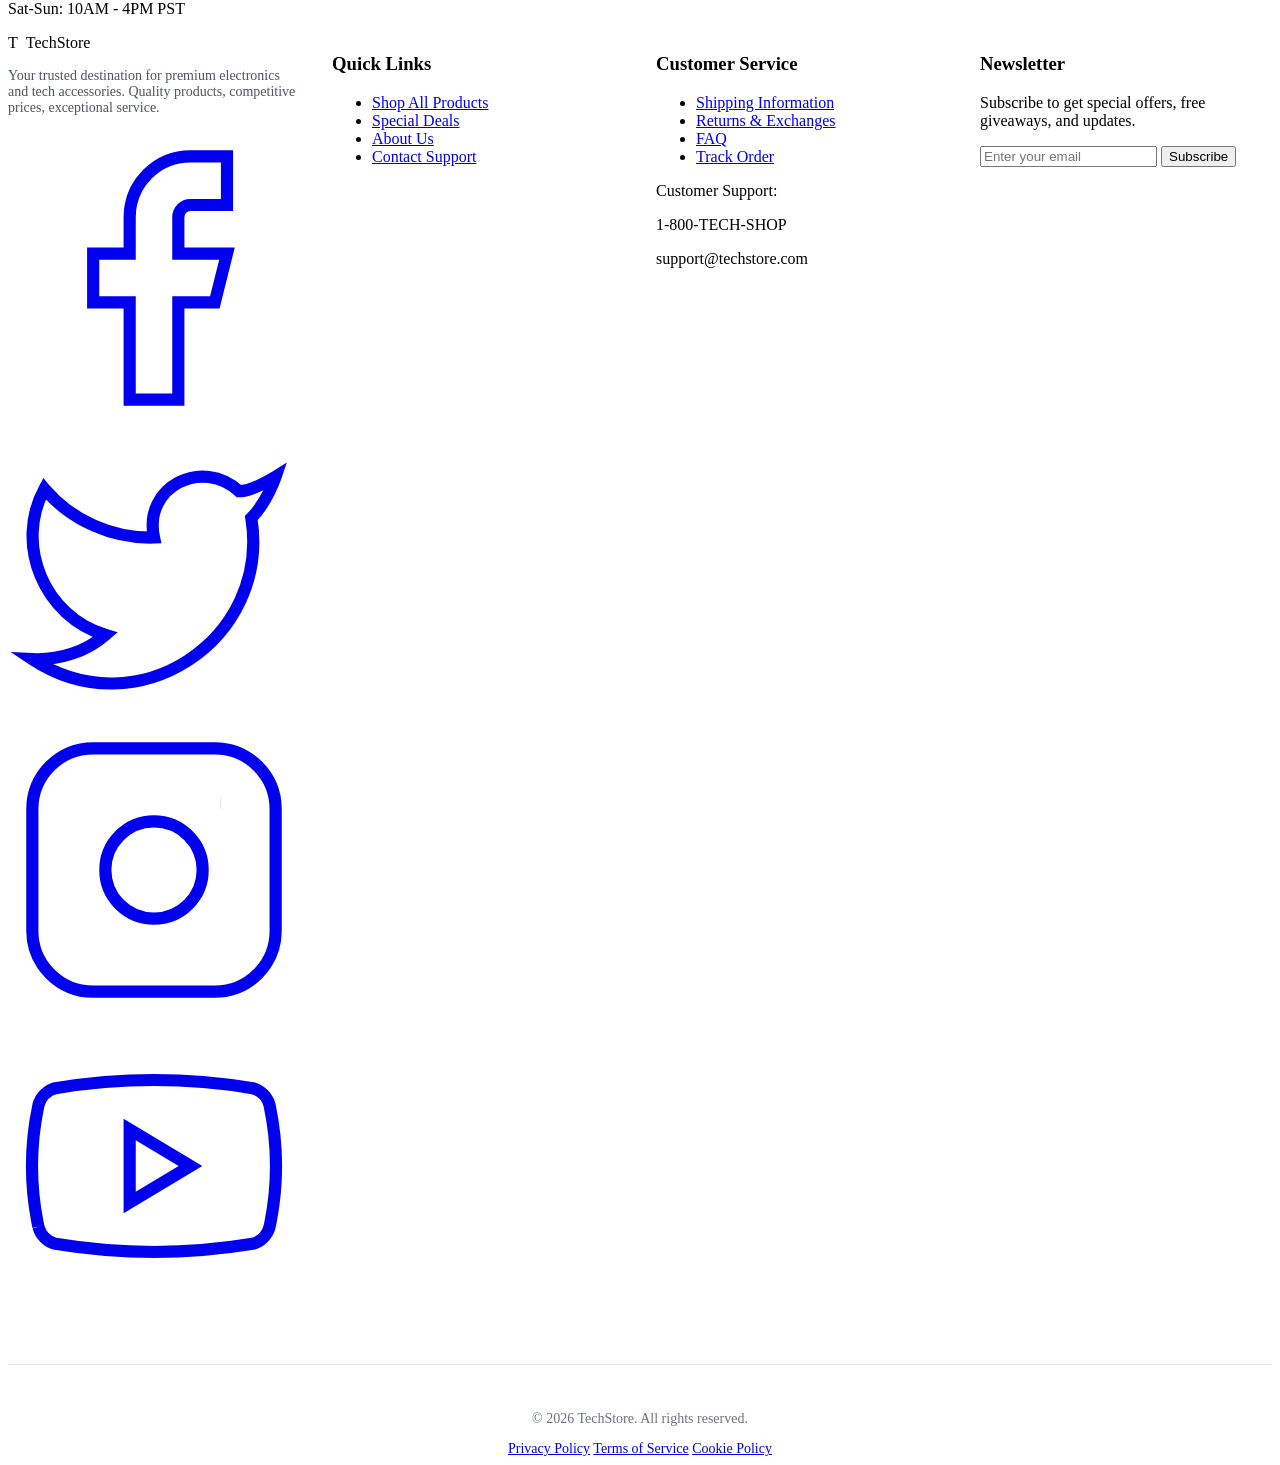
==== commit 98aef34f: "feat: adding deals and categories, about fix," ====
--- a/about.html
+++ b/about.html
@@ -1,221 +1,131 @@
 <!DOCTYPE html>
 <html lang="en">
 <head>
-    <meta charset="UTF-8">
-    <meta name="viewport" content="width=device-width, initial-scale=1.0">
-    <title>TechStore &mdash; Premium Electronics</title>
-    <link rel="stylesheet" href="css/global.css">
-    <link rel="stylesheet" href="css/header.css">
-    <link rel="stylesheet" href="css/footer.css">
-    <link rel="stylesheet" href="css/components.css">
-    <link rel="stylesheet" href="css/about.css">
+  <meta charset="UTF-8">
+  <meta name="viewport" content="width=device-width, initial-scale=1.0">
+  <title>About — TechStore</title>
+  <link rel="stylesheet" href="css/header.css">
+  <link rel="stylesheet" href="css/footer.css">
+  <link rel="stylesheet" href="css/about.css">
 </head>
 <body>
-    <header class="header">
-        <div class="container">
-            <a href="index.html" class="logo">
-                <span class="logo-icon">T</span>
-                <span class="logo-wordmark">TechStore</span>
-            </a>
-            <nav class="nav" aria-label="Main">
-                <a href="index.html" class="nav__link">Products</a>
-                <a href="categories.html" class="nav__link">Categories</a>
-                <a href="deals.html" class="nav__link">Deals</a>
-                <a href="about.html" class="nav__link" aria-current="page">About</a>
-            </nav>
-            <div class="header-icons">
-                <button type="button" class="icon-btn" aria-label="Search">
-                    <svg class="icon-btn__svg" width="22" height="22" viewBox="0 0 24 24" fill="none" stroke="currentColor" stroke-width="1.75" stroke-linecap="round" stroke-linejoin="round" aria-hidden="true"><circle cx="11" cy="11" r="8"/><path d="m21 21-4.3-4.3"/></svg>
-                </button>
-                <a href="cart.html" class="icon-btn cart-link" aria-label="Cart">
-                    <svg class="icon-btn__svg" width="22" height="22" viewBox="0 0 24 24" fill="none" stroke="currentColor" stroke-width="1.75" stroke-linecap="round" stroke-linejoin="round" aria-hidden="true"><circle cx="9" cy="21" r="1"/><circle cx="20" cy="21" r="1"/><path d="M1 1h4l2.68 13.39a2 2 0 0 0 2 1.61h9.72a2 2 0 0 0 2-1.61L23 6H6"/></svg>
-                    <span class="cart-badge" hidden></span>
-                </a>
-                <button type="button" class="icon-btn menu-btn" aria-label="Menu">
-                    <svg class="icon-btn__svg" width="22" height="22" viewBox="0 0 24 24" fill="none" stroke="currentColor" stroke-width="1.75" stroke-linecap="round" stroke-linejoin="round" aria-hidden="true"><line x1="4" y1="6" x2="20" y2="6"/><line x1="4" y1="12" x2="20" y2="12"/><line x1="4" y1="18" x2="20" y2="18"/></svg>
-                </button>
+<div class="page-wrapper">
+
+  <header class="site-header"></header>
+
+  <main class="about-main">
+    <div class="container">
+
+      <!-- Hero -->
+      <div class="about-hero">
+        <h1 class="about-title">About TechStore</h1>
+        <p class="about-subtitle">Your trusted destination for premium electronics and cutting-edge technology</p>
+      </div>
+
+      <!-- Our Story -->
+      <div class="about-card">
+        <h2 class="card-heading">Our Story</h2>
+        <p>Founded in 2020, TechStore has grown to become one of the most trusted names in consumer electronics. We're passionate about bringing you the latest and greatest technology products at competitive prices.</p>
+        <p>Our mission is simple: to provide exceptional products, outstanding customer service, and a seamless shopping experience. Whether you're a tech enthusiast or just looking for reliable electronics, we're here to help you find exactly what you need.</p>
+        <p>With a carefully curated selection of premium brands and products, we ensure that every item in our catalog meets our high standards for quality and performance.</p>
+      </div>
+
+      <!-- Our Values -->
+      <div class="values-section">
+        <h2 class="section-title">Our Values</h2>
+        <div class="values-grid">
+
+          <div class="value-card">
+            <div class="value-icon">🎯</div>
+            <h3 class="value-name">Quality First</h3>
+            <p class="value-desc">We only stock products from trusted brands that meet our rigorous quality standards.</p>
+          </div>
+
+          <div class="value-card">
+            <div class="value-icon">🤝</div>
+            <h3 class="value-name">Customer Satisfaction</h3>
+            <p class="value-desc">Your happiness is our priority. We're committed to providing exceptional service at every step.</p>
+          </div>
+
+          <div class="value-card">
+            <div class="value-icon">⚡</div>
+            <h3 class="value-name">Fast & Reliable</h3>
+            <p class="value-desc">Quick shipping, easy returns, and responsive support — we're here when you need us.</p>
+          </div>
+
+        </div>
+      </div>
+
+      <!-- Get in Touch -->
+      <div class="about-card">
+        <h2 class="card-heading">Get in Touch</h2>
+        <div class="contacts-grid">
+
+          <div class="contact-item">
+            <div class="contact-icon">
+              <svg viewBox="0 0 24 24" fill="none" stroke="currentColor" stroke-width="2" stroke-linecap="round" stroke-linejoin="round">
+                <rect x="2" y="4" width="20" height="16" rx="2"></rect>
+                <path d="M22 7L12 13 2 7"></path>
+              </svg>
             </div>
+            <div class="contact-info">
+              <div class="contact-label">Email Us</div>
+              <p>support@techstore.com</p>
+              <p>sales@techstore.com</p>
+            </div>
+          </div>
+
+          <div class="contact-item">
+            <div class="contact-icon">
+              <svg viewBox="0 0 24 24" fill="none" stroke="currentColor" stroke-width="2" stroke-linecap="round" stroke-linejoin="round">
+                <path d="M22 16.9v3a2 2 0 0 1-2.2 2 19.8 19.8 0 0 1-8.6-3.1 19.5 19.5 0 0 1-6-6 19.8 19.8 0 0 1-3.1-8.7A2 2 0 0 1 4.1 2h3a2 2 0 0 1 2 1.7c.1 1 .4 1.9.7 2.8a2 2 0 0 1-.5 2.1L8.1 9.9a16 16 0 0 0 6 6l1.3-1.3a2 2 0 0 1 2.1-.4c.9.3 1.8.6 2.8.7A2 2 0 0 1 22 16.9z"></path>
+              </svg>
+            </div>
+            <div class="contact-info">
+              <div class="contact-label">Call Us</div>
+              <p>1-800-TECH-SHOP</p>
+              <p>(1-800-832-4746)</p>
+            </div>
+          </div>
+
+          <div class="contact-item">
+            <div class="contact-icon">
+              <svg viewBox="0 0 24 24" fill="none" stroke="currentColor" stroke-width="2" stroke-linecap="round" stroke-linejoin="round">
+                <path d="M21 10c0 7-9 13-9 13S3 17 3 10a9 9 0 0 1 18 0z"></path>
+                <circle cx="12" cy="10" r="3"></circle>
+              </svg>
+            </div>
+            <div class="contact-info">
+              <div class="contact-label">Visit Us</div>
+              <p>123 Tech Street</p>
+              <p>San Francisco, CA 94105</p>
+            </div>
+          </div>
+
+          <div class="contact-item">
+            <div class="contact-icon">
+              <svg viewBox="0 0 24 24" fill="none" stroke="currentColor" stroke-width="2" stroke-linecap="round" stroke-linejoin="round">
+                <circle cx="12" cy="12" r="10"></circle>
+                <path d="M12 6v6l4 2"></path>
+              </svg>
+            </div>
+            <div class="contact-info">
+              <div class="contact-label">Business Hours</div>
+              <p>Mon-Fri: 9AM - 6PM PST</p>
+              <p>Sat-Sun: 10AM - 4PM PST</p>
+            </div>
+          </div>
+
         </div>
-    </header>
+      </div>
 
-    <main class="about-page">
-        <div class="container">
-            <div class="about-hero">
-                <h1>About TechStore</h1>
-                <p>Your trusted destination for premium electronics and cutting-edge technology</p>
-            </div>
+    </div>
+  </main>
 
-            <div class="about-panel about-story">
-                <h2>Our Story</h2>
-                <div class="about-story__body">
-                    <p>Founded in 2020, TechStore has grown to become one of the most trusted names in consumer electronics. We&#39;re passionate about bringing you the latest and greatest technology products at competitive prices.</p>
-                    <p>Our mission is simple: to provide exceptional products, outstanding customer service, and a seamless shopping experience. Whether you&#39;re a tech enthusiast or just looking for reliable electronics, we&#39;re here to help you find exactly what you need.</p>
-                    <p>With a carefully curated selection of premium brands and products, we ensure that every item in our catalog meets our high standards for quality and performance.</p>
-                </div>
-            </div>
+  <footer class="site-footer"></footer>
+</div>
 
-            <div class="about-values">
-                <h2>Our Values</h2>
-                <div class="about-values__grid">
-                    <div class="about-value-card">
-                        <div class="about-value-card__icon-wrap" aria-hidden="true">
-                            <div class="about-value-card__icon">&#127919;</div>
-                        </div>
-                        <h3>Quality First</h3>
-                        <p>We only stock products from trusted brands that meet our rigorous quality standards.</p>
-                    </div>
-
-                    <div class="about-value-card">
-                        <div class="about-value-card__icon-wrap" aria-hidden="true">
-                            <div class="about-value-card__icon">&#128175;</div>
-                        </div>
-                        <h3>Customer Satisfaction</h3>
-                        <p>Your happiness is our priority. We're committed to providing exceptional service at every step.</p>
-                    </div>
-
-                    <div class="about-value-card">
-                        <div class="about-value-card__icon-wrap" aria-hidden="true">
-                            <div class="about-value-card__icon">&#9889;</div>
-                        </div>
-                        <h3>Fast & Reliable</h3>
-                        <p>Quick shipping, easy returns, and responsive support - we're here when you need us.</p>
-                    </div>
-                </div>
-            </div>
-
-            <div class="about-panel about-contact">
-                <h2>Get in Touch</h2>
-                <div class="about-contact__grid">
-                    <div class="about-contact__item">
-                        <div class="about-contact__icon" aria-hidden="true">
-                            <svg viewBox="0 0 24 24" fill="none" stroke="currentColor" stroke-width="2" stroke-linecap="round" stroke-linejoin="round">
-                                <rect x="3" y="5" width="18" height="14" rx="2"></rect>
-                                <path d="m4 7 8 6 8-6"></path>
-                            </svg>
-                        </div>
-                        <div class="about-contact__content">
-                            <h3>Email Us</h3>
-                            <p>support@techstore.com</p>
-                            <p>sales@techstore.com</p>
-                        </div>
-                    </div>
-
-                    <div class="about-contact__item">
-                        <div class="about-contact__icon" aria-hidden="true">
-                            <svg viewBox="0 0 24 24" fill="none" stroke="currentColor" stroke-width="2" stroke-linecap="round" stroke-linejoin="round">
-                                <path d="M22 16.92v3a2 2 0 0 1-2.18 2 19.8 19.8 0 0 1-8.63-3.07 19.5 19.5 0 0 1-6-6A19.8 19.8 0 0 1 2.12 4.18 2 2 0 0 1 4.11 2h3a2 2 0 0 1 2 1.72c.12.89.35 1.76.68 2.59a2 2 0 0 1-.45 2.11L8.09 9.91a16 16 0 0 0 6 6l1.49-1.25a2 2 0 0 1 2.11-.45c.83.33 1.7.56 2.59.68A2 2 0 0 1 22 16.92z"></path>
-                            </svg>
-                        </div>
-                        <div class="about-contact__content">
-                            <h3>Call Us</h3>
-                            <p>1-800-TECH-SHOP</p>
-                            <p>(1-800-832-4746)</p>
-                        </div>
-                    </div>
-
-                    <div class="about-contact__item">
-                        <div class="about-contact__icon" aria-hidden="true">
-                            <svg viewBox="0 0 24 24" fill="none" stroke="currentColor" stroke-width="2" stroke-linecap="round" stroke-linejoin="round">
-                                <path d="M12 21s-7-4.35-7-11a7 7 0 1 1 14 0c0 6.65-7 11-7 11z"></path>
-                                <circle cx="12" cy="10" r="2.5"></circle>
-                            </svg>
-                        </div>
-                        <div class="about-contact__content">
-                            <h3>Visit Us</h3>
-                            <p>123 Tech Street</p>
-                            <p>San Francisco, CA 94105</p>
-                        </div>
-                    </div>
-
-                    <div class="about-contact__item">
-                        <div class="about-contact__icon" aria-hidden="true">
-                            <svg viewBox="0 0 24 24" fill="none" stroke="currentColor" stroke-width="2" stroke-linecap="round" stroke-linejoin="round">
-                                <circle cx="12" cy="12" r="9"></circle>
-                                <path d="M12 7v5l3 3"></path>
-                            </svg>
-                        </div>
-                        <div class="about-contact__content">
-                            <h3>Business Hours</h3>
-                            <p>Mon-Fri: 9AM - 6PM PST</p>
-                            <p>Sat-Sun: 10AM - 4PM PST</p>
-                        </div>
-                    </div>
-                </div>
-            </div>
-        </div>
-    </main>
-
-    <footer class="footer">
-        <div>
-            <div class="footer-grid">
-                <div class="footer-brand">
-                    <div class="footer-logo">
-                        <div class="logo-icon">T</div>
-                        <span class="logo-text">TechStore</span>
-                    </div>
-                    <p>Your trusted destination for premium electronics and tech accessories. Quality products, competitive prices, exceptional service.</p>
-                    <div class="footer-social">
-                        <a href="#" class="footer-social__link" aria-label="Facebook">
-                            <svg class="footer-social__icon" viewBox="0 0 24 24" fill="none" stroke="currentColor" stroke-width="2" stroke-linecap="round" stroke-linejoin="round" aria-hidden="true"><path d="M15 3h-3a4 4 0 0 0-4 4v3H5v4h3v7h4v-7h3l1-4h-4V7a1 1 0 0 1 1-1h3V3z"/></svg>
-                        </a>
-                        <a href="#" class="footer-social__link" aria-label="Twitter">
-                            <svg class="footer-social__icon" viewBox="0 0 24 24" fill="none" stroke="currentColor" stroke-width="2" stroke-linecap="round" stroke-linejoin="round" aria-hidden="true"><path d="M23 3a10.9 10.9 0 0 1-3.14 1.53A4.48 4.48 0 0 0 12 7.5v1A10.66 10.66 0 0 1 3 4s-4 9 5 13a11.64 11.64 0 0 1-7 2c9 5 20 0 20-11.5a4.5 4.5 0 0 0-.08-.83A7.72 7.72 0 0 0 23 3z"/></svg>
-                        </a>
-                        <a href="#" class="footer-social__link" aria-label="Instagram">
-                            <svg class="footer-social__icon" viewBox="0 0 24 24" fill="none" stroke="currentColor" stroke-width="2" stroke-linecap="round" stroke-linejoin="round" aria-hidden="true"><rect x="2" y="2" width="20" height="20" rx="5" ry="5"/><path d="M16 11.37a4 4 0 1 1-3.37-3.37 4 4 0 0 1 3.37 3.37z"/><line x1="17.5" y1="6.5" x2="17.5" y2="6.5"/></svg>
-                        </a>
-                        <a href="#" class="footer-social__link" aria-label="YouTube">
-                            <svg class="footer-social__icon" viewBox="0 0 24 24" fill="none" stroke="currentColor" stroke-width="2" stroke-linecap="round" stroke-linejoin="round" aria-hidden="true"><rect x="3" y="5.5" width="18" height="13" rx="3.5" ry="3.5"/><polygon points="10 8.8 16 12 10 15.2 10 8.8"/></svg>
-                        </a>
-                    </div>
-                </div>
-
-                <div class="footer-links">
-                    <h3>Quick Links</h3>
-                    <ul>
-                        <li><a href="index.html">Shop All Products</a></li>
-                        <li><a href="deals.html">Special Deals</a></li>
-                        <li><a href="about.html">About Us</a></li>
-                        <li><a href="#">Contact Support</a></li>
-                    </ul>
-                </div>
-
-                <div class="footer-service">
-                    <h3>Customer Service</h3>
-                    <ul>
-                        <li><a href="#">Shipping Information</a></li>
-                        <li><a href="#">Returns &amp; Exchanges</a></li>
-                        <li><a href="#">FAQ</a></li>
-                        <li><a href="#">Track Order</a></li>
-                    </ul>
-                    <div class="footer-service__support">
-                        <p>Customer Support:</p>
-                        <p><strong style = "font-weight: 600;">1-800-TECH-SHOP</strong></p>
-                        <p>support@techstore.com</p>
-                    </div>
-                </div>
-
-                <div class="footer-newsletter">
-                    <h3>Newsletter</h3>
-                    <p>Subscribe to get special offers, free giveaways, and updates.</p>
-                    <form class="footer-newsletter__form">
-                        <input type="email" name="email" placeholder="Enter your email" required>
-                        <button type="submit">Subscribe</button>
-                    </form>
-                </div>
-            </div>
-
-            <div class="footer-bottom">
-                <p>&copy; 2026 TechStore. All rights reserved.</p>
-                <ul>
-                    <li><a href="#">Privacy Policy</a></li>
-                    <li><a href="#">Terms of Service</a></li>
-                    <li><a href="#">Cookie Policy</a></li>
-                </ul>
-            </div>
-        </div>
-    </footer>
-
-    <script src="js/cart.js"></script>
+<script src="js/loadComponents.js"></script>
+<script src="js/header.js"></script>
 </body>
 </html>
--- a/css/footer.css
+++ b/css/footer.css
@@ -50,8 +50,12 @@
     transition: background-color 0.2s ease, color 0.2s ease;
 }
 
-.footer-social__link:hover {
+.footer .footer-social__link:hover {
     background: #2563eb;
+    color: #fff;
+}
+
+.footer .footer-social__link:hover .footer-social__icon {
     color: #fff;
 }
 
@@ -82,7 +86,7 @@
     transition: color 0.2s ease;
 }
 
-.footer a:hover {
+.footer a:not(.footer-social__link):hover {
     color: #2563eb;
 }
 
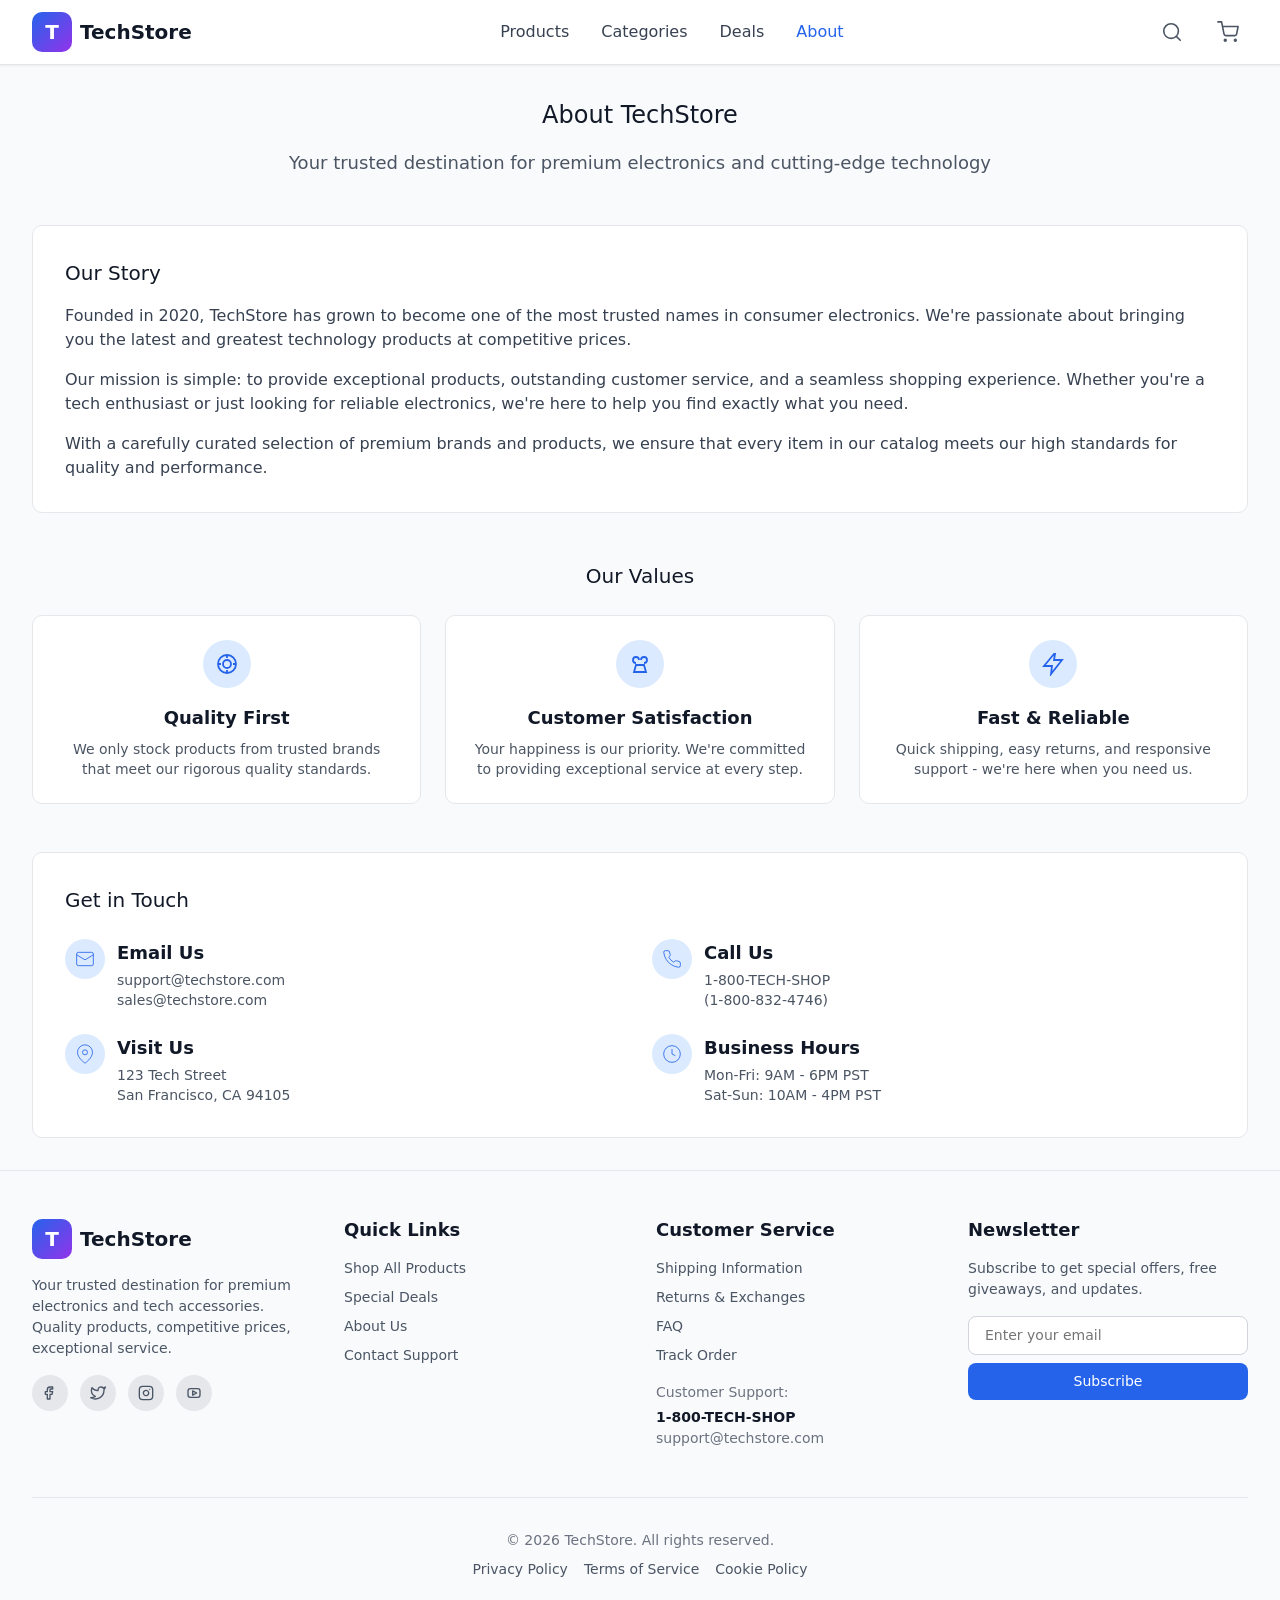
==== commit dc4819b8: "fix: rework and fixes bug w catalog, adding new style" ====
--- a/about.html
+++ b/about.html
@@ -3,129 +3,123 @@
 <head>
   <meta charset="UTF-8">
   <meta name="viewport" content="width=device-width, initial-scale=1.0">
-  <title>About — TechStore</title>
+  <title>About &mdash; TechStore</title>
+  <link rel="stylesheet" href="css/global.css">
   <link rel="stylesheet" href="css/header.css">
   <link rel="stylesheet" href="css/footer.css">
   <link rel="stylesheet" href="css/about.css">
 </head>
 <body>
 <div class="page-wrapper">
+  <div id="site-header" data-page="about"></div>
 
-  <header class="site-header"></header>
-
-  <main class="about-main">
+  <main class="about-page">
     <div class="container">
-
-      <!-- Hero -->
       <div class="about-hero">
-        <h1 class="about-title">About TechStore</h1>
-        <p class="about-subtitle">Your trusted destination for premium electronics and cutting-edge technology</p>
+        <h1>About TechStore</h1>
+        <p>Your trusted destination for premium electronics and cutting-edge technology</p>
       </div>
 
-      <!-- Our Story -->
-      <div class="about-card">
-        <h2 class="card-heading">Our Story</h2>
-        <p>Founded in 2020, TechStore has grown to become one of the most trusted names in consumer electronics. We're passionate about bringing you the latest and greatest technology products at competitive prices.</p>
-        <p>Our mission is simple: to provide exceptional products, outstanding customer service, and a seamless shopping experience. Whether you're a tech enthusiast or just looking for reliable electronics, we're here to help you find exactly what you need.</p>
-        <p>With a carefully curated selection of premium brands and products, we ensure that every item in our catalog meets our high standards for quality and performance.</p>
-      </div>
+      <section class="about-panel about-story">
+        <h2>Our Story</h2>
+        <div class="about-story__body">
+          <p>Founded in 2020, TechStore has grown to become one of the most trusted names in consumer electronics. We're passionate about bringing you the latest and greatest technology products at competitive prices.</p>
+          <p>Our mission is simple: to provide exceptional products, outstanding customer service, and a seamless shopping experience. Whether you're a tech enthusiast or just looking for reliable electronics, we're here to help you find exactly what you need.</p>
+          <p>With a carefully curated selection of premium brands and products, we ensure that every item in our catalog meets our high standards for quality and performance.</p>
+        </div>
+      </section>
 
-      <!-- Our Values -->
-      <div class="values-section">
-        <h2 class="section-title">Our Values</h2>
-        <div class="values-grid">
+      <section class="about-values">
+        <h2>Our Values</h2>
+        <div class="about-values__grid">
+          <article class="about-value-card">
+            <div class="about-value-card__icon-wrap">
+              <div class="about-value-card__icon" aria-hidden="true">
+                <svg viewBox="0 0 24 24" fill="none" stroke="currentColor"><circle cx="12" cy="12" r="9"></circle><circle cx="12" cy="12" r="4"></circle><path d="M12 3v3M12 18v3M3 12h3M18 12h3"></path></svg>
+              </div>
+            </div>
+            <h3>Quality First</h3>
+            <p>We only stock products from trusted brands that meet our rigorous quality standards.</p>
+          </article>
 
-          <div class="value-card">
-            <div class="value-icon">🎯</div>
-            <h3 class="value-name">Quality First</h3>
-            <p class="value-desc">We only stock products from trusted brands that meet our rigorous quality standards.</p>
-          </div>
+          <article class="about-value-card">
+            <div class="about-value-card__icon-wrap">
+              <div class="about-value-card__icon" aria-hidden="true">
+                <svg viewBox="0 0 24 24" fill="none" stroke="currentColor"><path d="M16 11c1.7 0 3-1.3 3-3s-1.3-3-3-3-3 1.3-3 3"></path><path d="M8 11c-1.7 0-3-1.3-3-3s1.3-3 3-3 3 1.3 3 3"></path><path d="M8 13h8l2 7H6l2-7z"></path></svg>
+              </div>
+            </div>
+            <h3>Customer Satisfaction</h3>
+            <p>Your happiness is our priority. We're committed to providing exceptional service at every step.</p>
+          </article>
 
-          <div class="value-card">
-            <div class="value-icon">🤝</div>
-            <h3 class="value-name">Customer Satisfaction</h3>
-            <p class="value-desc">Your happiness is our priority. We're committed to providing exceptional service at every step.</p>
-          </div>
+          <article class="about-value-card">
+            <div class="about-value-card__icon-wrap">
+              <div class="about-value-card__icon" aria-hidden="true">
+                <svg viewBox="0 0 24 24" fill="none" stroke="currentColor"><path d="M13 2 3 14h8l-1 8 11-14h-8l1-6z"></path></svg>
+              </div>
+            </div>
+            <h3>Fast & Reliable</h3>
+            <p>Quick shipping, easy returns, and responsive support - we're here when you need us.</p>
+          </article>
+        </div>
+      </section>
 
-          <div class="value-card">
-            <div class="value-icon">⚡</div>
-            <h3 class="value-name">Fast & Reliable</h3>
-            <p class="value-desc">Quick shipping, easy returns, and responsive support — we're here when you need us.</p>
-          </div>
-
-        </div>
-      </div>
-
-      <!-- Get in Touch -->
-      <div class="about-card">
-        <h2 class="card-heading">Get in Touch</h2>
-        <div class="contacts-grid">
-
-          <div class="contact-item">
-            <div class="contact-icon">
-              <svg viewBox="0 0 24 24" fill="none" stroke="currentColor" stroke-width="2" stroke-linecap="round" stroke-linejoin="round">
-                <rect x="2" y="4" width="20" height="16" rx="2"></rect>
-                <path d="M22 7L12 13 2 7"></path>
-              </svg>
+      <section class="about-panel about-contact">
+        <h2>Get in Touch</h2>
+        <div class="about-contact__grid">
+          <div class="about-contact__item">
+            <div class="about-contact__icon" aria-hidden="true">
+              <svg viewBox="0 0 24 24" fill="none" stroke="currentColor"><rect x="2" y="4" width="20" height="16" rx="2"></rect><path d="m22 7-10 6L2 7"></path></svg>
             </div>
-            <div class="contact-info">
-              <div class="contact-label">Email Us</div>
+            <div class="about-contact__content">
+              <h3>Email Us</h3>
               <p>support@techstore.com</p>
               <p>sales@techstore.com</p>
             </div>
           </div>
 
-          <div class="contact-item">
-            <div class="contact-icon">
-              <svg viewBox="0 0 24 24" fill="none" stroke="currentColor" stroke-width="2" stroke-linecap="round" stroke-linejoin="round">
-                <path d="M22 16.9v3a2 2 0 0 1-2.2 2 19.8 19.8 0 0 1-8.6-3.1 19.5 19.5 0 0 1-6-6 19.8 19.8 0 0 1-3.1-8.7A2 2 0 0 1 4.1 2h3a2 2 0 0 1 2 1.7c.1 1 .4 1.9.7 2.8a2 2 0 0 1-.5 2.1L8.1 9.9a16 16 0 0 0 6 6l1.3-1.3a2 2 0 0 1 2.1-.4c.9.3 1.8.6 2.8.7A2 2 0 0 1 22 16.9z"></path>
-              </svg>
+          <div class="about-contact__item">
+            <div class="about-contact__icon" aria-hidden="true">
+              <svg viewBox="0 0 24 24" fill="none" stroke="currentColor"><path d="M22 16.9v3a2 2 0 0 1-2.2 2 19.8 19.8 0 0 1-8.6-3.1 19.5 19.5 0 0 1-6-6 19.8 19.8 0 0 1-3.1-8.7A2 2 0 0 1 4.1 2h3a2 2 0 0 1 2 1.7c.1 1 .4 1.9.7 2.8a2 2 0 0 1-.5 2.1L8.1 9.9a16 16 0 0 0 6 6l1.3-1.3a2 2 0 0 1 2.1-.4c.9.3 1.8.6 2.8.7A2 2 0 0 1 22 16.9z"></path></svg>
             </div>
-            <div class="contact-info">
-              <div class="contact-label">Call Us</div>
+            <div class="about-contact__content">
+              <h3>Call Us</h3>
               <p>1-800-TECH-SHOP</p>
               <p>(1-800-832-4746)</p>
             </div>
           </div>
 
-          <div class="contact-item">
-            <div class="contact-icon">
-              <svg viewBox="0 0 24 24" fill="none" stroke="currentColor" stroke-width="2" stroke-linecap="round" stroke-linejoin="round">
-                <path d="M21 10c0 7-9 13-9 13S3 17 3 10a9 9 0 0 1 18 0z"></path>
-                <circle cx="12" cy="10" r="3"></circle>
-              </svg>
+          <div class="about-contact__item">
+            <div class="about-contact__icon" aria-hidden="true">
+              <svg viewBox="0 0 24 24" fill="none" stroke="currentColor"><path d="M21 10c0 7-9 13-9 13S3 17 3 10a9 9 0 0 1 18 0z"></path><circle cx="12" cy="10" r="3"></circle></svg>
             </div>
-            <div class="contact-info">
-              <div class="contact-label">Visit Us</div>
+            <div class="about-contact__content">
+              <h3>Visit Us</h3>
               <p>123 Tech Street</p>
               <p>San Francisco, CA 94105</p>
             </div>
           </div>
 
-          <div class="contact-item">
-            <div class="contact-icon">
-              <svg viewBox="0 0 24 24" fill="none" stroke="currentColor" stroke-width="2" stroke-linecap="round" stroke-linejoin="round">
-                <circle cx="12" cy="12" r="10"></circle>
-                <path d="M12 6v6l4 2"></path>
-              </svg>
+          <div class="about-contact__item">
+            <div class="about-contact__icon" aria-hidden="true">
+              <svg viewBox="0 0 24 24" fill="none" stroke="currentColor"><circle cx="12" cy="12" r="10"></circle><path d="M12 6v6l4 2"></path></svg>
             </div>
-            <div class="contact-info">
-              <div class="contact-label">Business Hours</div>
+            <div class="about-contact__content">
+              <h3>Business Hours</h3>
               <p>Mon-Fri: 9AM - 6PM PST</p>
               <p>Sat-Sun: 10AM - 4PM PST</p>
             </div>
           </div>
-
         </div>
-      </div>
-
+      </section>
     </div>
   </main>
 
-  <footer class="site-footer"></footer>
+  <div id="site-footer"></div>
 </div>
 
-<script src="js/loadComponents.js"></script>
 <script src="js/header.js"></script>
+<script src="js/footer.js"></script>
+<script src="js/layout.js"></script>
 </body>
 </html>
--- a/css/global.css
+++ b/css/global.css
@@ -0,0 +1,129 @@
+:root {
+    --color-text: #111827;
+    --color-text-secondary: #374151;
+    --color-muted: #4b5563;
+    --color-soft: #6b7280;
+    --color-faint: #9ca3af;
+    --color-border: #e5e7eb;
+    --color-border-strong: #d1d5db;
+    --color-bg: #f6f7f9;
+    --color-bg-soft: #f3f4f6;
+    --color-white: #ffffff;
+    --color-black: #111827;
+    --color-blue: #2563eb;
+    --color-blue-dark: #1d4ed8;
+    --color-blue-soft: #eff6ff;
+    --color-success: #16a34a;
+    --color-danger: #ef4444;
+    --gradient-brand: linear-gradient(135deg, #2563eb, #9333ea);
+    --radius-sm: 8px;
+    --radius-md: 10px;
+    --space-1: 8px;
+    --space-2: 16px;
+    --space-3: 24px;
+    --space-4: 32px;
+    --container-max: 1536px;
+    --shadow-sm: 0 1px 2px rgba(17, 24, 39, 0.06);
+    --shadow-card: none;
+    --shadow-card-hover: 0 4px 8px rgba(17, 24, 39, 0.08);
+    --shadow-lg: 0 10px 15px -3px rgba(17, 24, 39, 0.1), 0 4px 6px -4px rgba(17, 24, 39, 0.1);
+    --focus-ring: 0 0 0 3px rgba(37, 99, 235, 0.18);
+}
+
+*,
+*::before,
+*::after {
+    margin: 0;
+    padding: 0;
+    box-sizing: border-box;
+}
+
+html {
+    scroll-behavior: smooth;
+}
+
+body {
+    min-height: 100vh;
+    font-family: ui-sans-serif, system-ui, -apple-system, BlinkMacSystemFont, "Segoe UI", sans-serif;
+    font-size: 16px;
+    line-height: 1.5;
+    color: var(--color-text);
+    background: var(--color-bg);
+}
+
+.page-wrapper {
+    display: flex;
+    min-height: 100vh;
+    flex-direction: column;
+}
+
+img,
+svg {
+    display: block;
+    max-width: 100%;
+}
+
+a {
+    color: inherit;
+    text-decoration: none;
+}
+
+button,
+input,
+select {
+    font: inherit;
+}
+
+button,
+select,
+input {
+    color: inherit;
+}
+
+button {
+    cursor: pointer;
+}
+
+button:disabled {
+    cursor: not-allowed;
+}
+
+:focus-visible {
+    outline: none;
+    box-shadow: var(--focus-ring);
+}
+
+h1,
+h2,
+h3 {
+    color: var(--color-text);
+    line-height: 1.25;
+}
+
+h1 {
+    font-size: 2rem;
+    font-weight: 500;
+}
+
+h2 {
+    font-size: 1.5rem;
+    font-weight: 500;
+}
+
+h3 {
+    font-size: 1rem;
+    font-weight: 600;
+}
+
+.container {
+    width: 100%;
+    max-width: var(--container-max);
+    margin: 0 auto;
+    padding: 0 16px;
+}
+
+@media (min-width: 1024px) {
+    .container {
+        padding: 0 32px;
+    }
+}
--- a/css/header.css
+++ b/css/header.css
@@ -1,17 +1,17 @@
 .header {
-    background-color: #fff;
+    background-color: var(--color-white, #fff);
     position: sticky;
     top: 0;
     z-index: 50;
-    border-bottom: 1px solid #e5e7eb;
-    box-shadow: 0 1px 2px rgba(17, 24, 39, 0.06);
+    border-bottom: 1px solid rgba(0, 0, 0, 0.1);
+    box-shadow: var(--shadow-sm, 0 1px 2px rgba(17, 24, 39, 0.06));
 }
 
 .header .container {
     display: flex;
     align-items: center;
     justify-content: space-between;
-    min-height: 64px;
+    height: 64px;
 }
 
 .logo {
@@ -30,11 +30,11 @@
 }
 
 .logo-icon {
-    background-image: linear-gradient(to right bottom, #155DFC 0%, #9810FA 100%);
+    background-image: var(--gradient-brand, linear-gradient(135deg, #2563eb, #9333ea));
     color: white;
     width: 40px;
     height: 40px;
-    border-radius: 8px;
+    border-radius: 10px;
     display: flex;
     align-items: center;
     font-weight: 700;
@@ -59,7 +59,10 @@
     white-space: nowrap;
 }
 
-.nav__link:hover { color: #2563eb; }
+.nav__link:hover,
+.nav__link[aria-current="page"] {
+    color: #2563eb;
+}
 
 .header-icons {
     display: flex;
@@ -113,6 +116,10 @@
     box-sizing: border-box;
 }
 
+.cart-badge[hidden] {
+    display: none;
+}
+
 .menu-btn {
     display: none;
 }
@@ -130,3 +137,46 @@
         display: inline-flex;
     }
 }
+
+.mobile-nav {
+    display: none;
+    position: fixed;
+    top: 64px;
+    left: 0;
+    right: 0;
+    z-index: 40;
+    overflow: hidden;
+    max-height: 0;
+    border-bottom: 1px solid var(--color-border, #e5e7eb);
+    background: var(--color-white, #fff);
+    box-shadow: 0 8px 16px rgba(17, 24, 39, 0.08);
+    transition: max-height 0.25s ease;
+}
+
+.mobile-nav.open {
+    max-height: 320px;
+}
+
+.mobile-nav-links {
+    display: flex;
+    flex-direction: column;
+    padding: 8px 16px 12px;
+}
+
+.mobile-nav-links a {
+    padding: 10px 0;
+    color: #374151;
+    font-size: 16px;
+    transition: color 0.15s ease;
+}
+
+.mobile-nav-links a:hover,
+.mobile-nav-links a[aria-current="page"] {
+    color: #2563eb;
+}
+
+@media (max-width: 767px) {
+    .mobile-nav {
+        display: block;
+    }
+}
--- a/css/about.css
+++ b/css/about.css
@@ -44,8 +44,9 @@
 .about-panel {
     padding: 32px;
     border: 1px solid #e5e7eb;
-    border-radius: 8px;
+    border-radius: 10px;
     background: #ffffff;
+    box-shadow: var(--shadow-card, 0 1px 2px rgba(17, 24, 39, 0.05));
 }
 
 .about-story {
@@ -81,9 +82,16 @@
 .about-value-card {
     padding: 24px;
     border: 1px solid #e5e7eb;
-    border-radius: 8px;
+    border-radius: 10px;
     background: #ffffff;
     text-align: center;
+    box-shadow: var(--shadow-card, 0 1px 2px rgba(17, 24, 39, 0.05));
+    transition: box-shadow 0.2s ease, transform 0.2s ease;
+}
+
+.about-value-card:hover {
+    box-shadow: var(--shadow-card-hover, 0 4px 8px rgba(17, 24, 39, 0.1));
+    transform: translateY(-1px);
 }
 
 .about-value-card__icon-wrap {
@@ -101,8 +109,12 @@
     border-radius: 999px;
     background: #dbeafe;
     color: #2563eb;
-    font-size: 24px;
-    line-height: 1;
+}
+
+.about-value-card__icon svg {
+    width: 24px;
+    height: 24px;
+    stroke-width: 1.8;
 }
 
 .about-value-card h3 {
